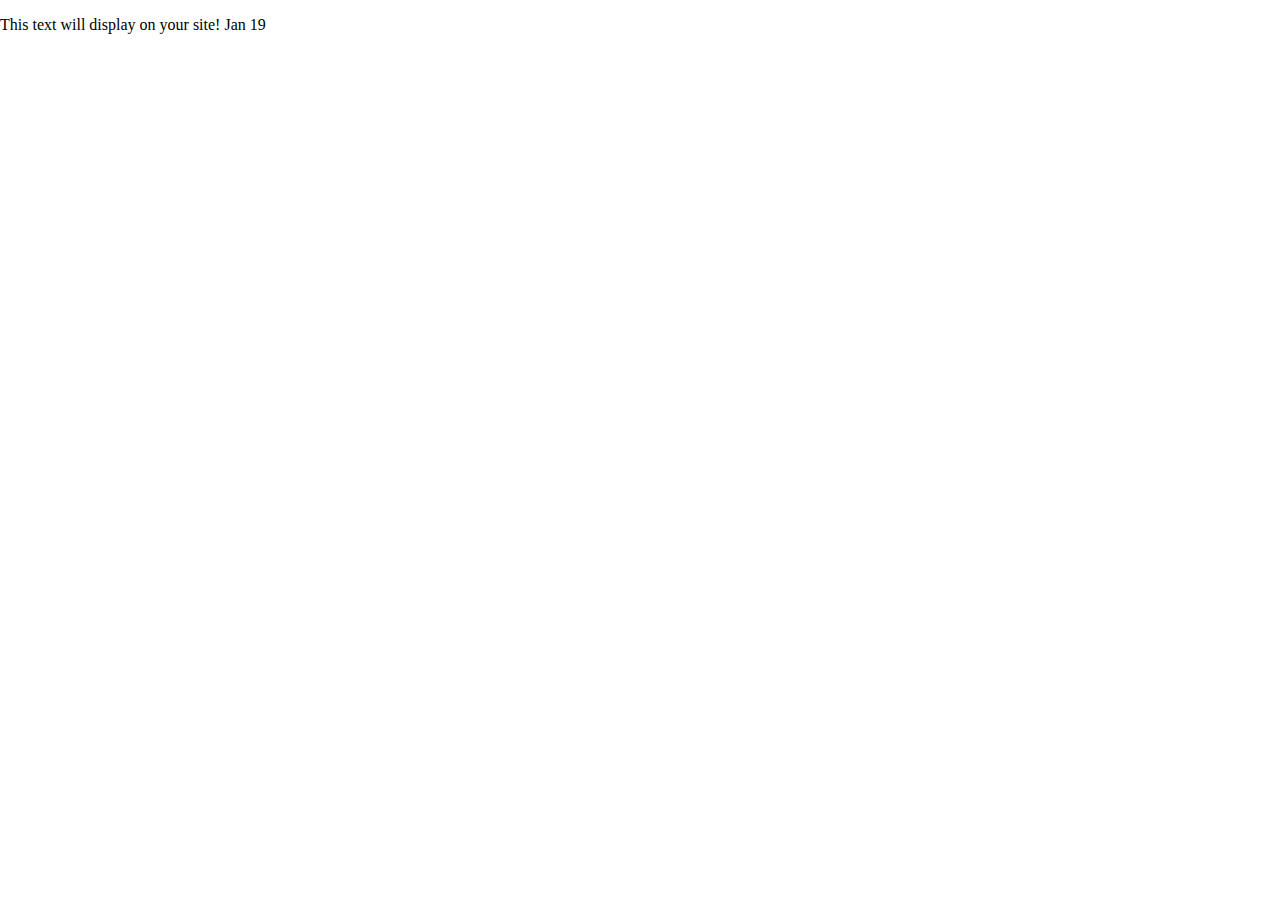
==== index.html @ 8a1e0e83 "Added starter site" ====
<!doctype html>
<html class="no-js" lang="en">

<head>
  <meta charset="utf-8">
  <title>Responsive Layouts</title>
  <meta name="description" content="This site will serve as the hub for many sub responsive layouts">
  <meta name="viewport" content="width=device-width, initial-scale=1">

  <meta property="og:title" content="">
  <meta property="og:type" content="">
  <meta property="og:url" content="">
  <meta property="og:image" content="">

  <link rel="manifest" href="site.webmanifest">
  <link rel="apple-touch-icon" href="icon.png">
  <!-- Place favicon.ico in the root directory -->

  <link rel="stylesheet" href="css/normalize.css">
  <link rel="stylesheet" href="css/main.css">

  <meta name="theme-color" content="#fafafa">
</head>

<body>
  <!-- Place your site's HTML here -->
  <p>This text will display on your site! Jan 19</p>
  <script src="js/main.js"></script>
</body>

</html>
---- css/main.css ----
/* Place CSS styles here */
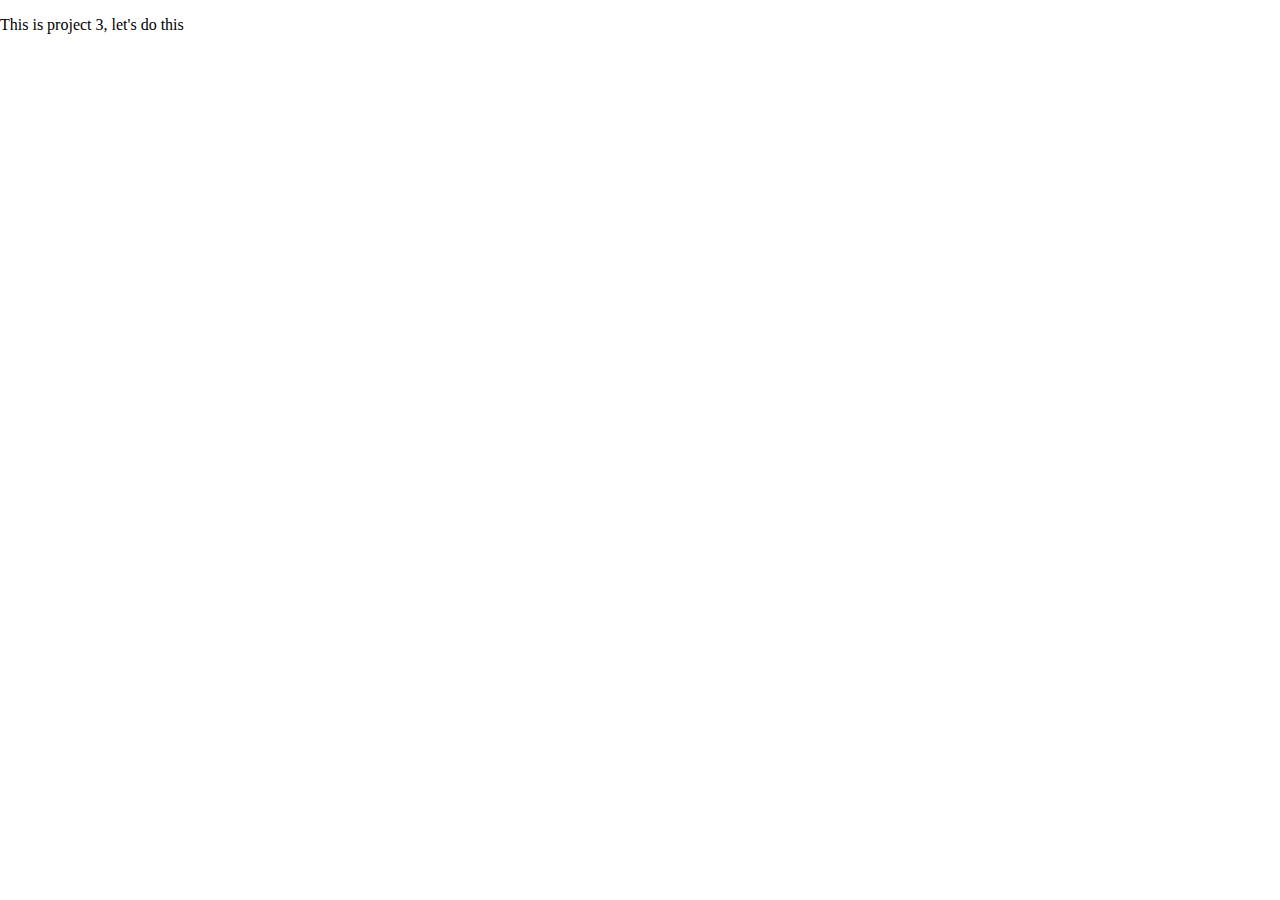
==== commit 810a5350: "added a p tag" ====
--- a/index.html
+++ b/index.html
@@ -24,7 +24,7 @@
 
 <body>
   <!-- Place your site's HTML here -->
-  <p>This text will display on your site! Jan 19</p>
+  <p>This is project 3, let's do this</p>
   <script src="js/main.js"></script>
 </body>
 
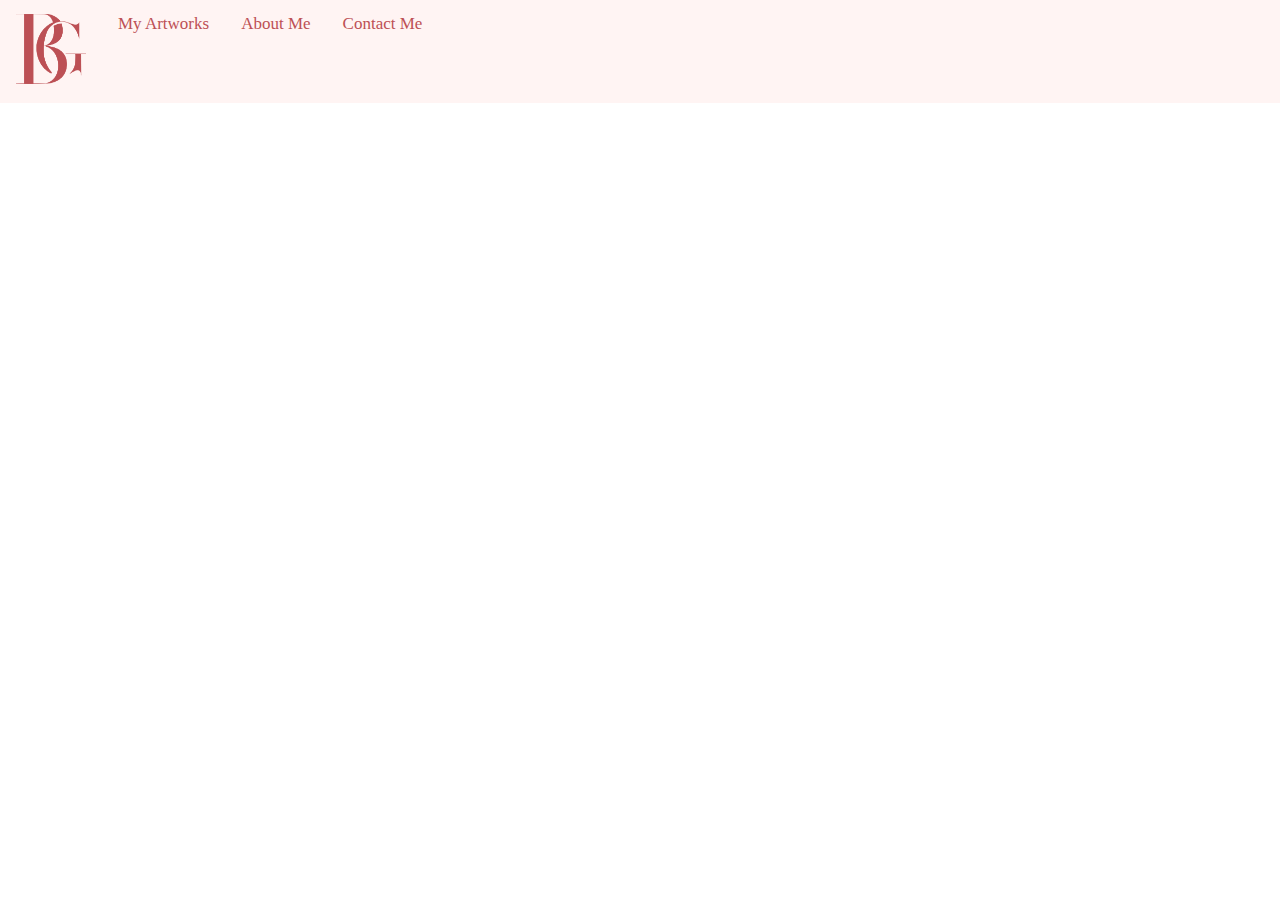
==== commit 2b7159df: "Still worked on editing the header and nav" ====
--- a/index.html
+++ b/index.html
@@ -3,7 +3,7 @@
 
 <head>
   <meta charset="utf-8">
-  <title>Responsive Layouts</title>
+  <title>Braley Garafola Portfolio</title>
   <meta name="description" content="This site will serve as the hub for many sub responsive layouts">
   <meta name="viewport" content="width=device-width, initial-scale=1">
 
@@ -18,13 +18,25 @@
 
   <link rel="stylesheet" href="css/normalize.css">
   <link rel="stylesheet" href="css/main.css">
+  <link rel="stylesheet" href="https://cdnjs.cloudflare.com/ajax/libs/font-awesome/4.7.0/css/font-awesome.min.css">
 
   <meta name="theme-color" content="#fafafa">
 </head>
 
 <body>
   <!-- Place your site's HTML here -->
-  <p>This is project 3, let's do this</p>
+  <header class="header">
+  <div class="topnav" id="myTopnav">
+    <a href="./index.html" class="active"> <img class="BG-logo"> <img src="img/Logo.png" alt="" width="70" height="70"></a>
+    <a href="./artworks.html">My Artworks</a>
+    <a href="./aboutme.html">About Me</a>
+    <a href="./contact.html">Contact Me</a>
+    <a href="javascript:void(0);" class="icon" onclick="myFunction()">
+      <i class="fa fa-bars"></i>
+    </a>
+  </div>
+</header>
+
   <script src="js/main.js"></script>
 </body>
 
--- a/css/main.css
+++ b/css/main.css
@@ -1 +1,68 @@
 /* Place CSS styles here */
+/* Add a black background color to the top navigation */
+.topnav {
+    background-color: #FFF4F3;
+    overflow: hidden;
+  }
+  
+  /* Style the links inside the navigation bar */
+  .topnav a {
+    float: left;
+    font-family: Verdana;
+    display: block;
+    color: #BD5055;
+    text-align: center;
+    padding: 14px 16px;
+    text-decoration: none;
+    font-size: 17px;
+  }
+  
+  /* Change the color of links on hover */
+  .topnav a:hover {
+    background-color: #fcbebe;
+    color: #7c3033;
+  }
+  
+  /* Add an active class to highlight the current page */
+  .topnav a.active {
+    background-color: #FFF4F3;
+    color: white;
+  }
+  
+  /* Hide the link that should open and close the topnav on small screens */
+  .topnav .icon {
+    display: none;
+  }
+
+  /* When the screen is less than 600 pixels wide, hide all links, except for the first one ("Home"). Show the link that contains should open and close the topnav (.icon) */
+@media screen and (max-width: 600px) {
+    .topnav a:not(:first-child) {display: none;}
+    .topnav a.icon {
+      float: right;
+      margin-top: 25px;
+      display: block;
+    }
+  }
+  
+  /* The "responsive" class is added to the topnav with JavaScript when the user clicks on the icon. This class makes the topnav look good on small screens (display the links vertically instead of horizontally) */
+  @media screen and (max-width: 600px) {
+    .topnav.responsive {position: relative;}
+    .topnav.responsive a.icon {
+      position: absolute;
+      right: 0;
+      top: 0;
+    }
+    .topnav.responsive a {
+      float: none;
+      display: block;
+      text-align: center;
+    }
+  }
+
+  .BG-logo{
+    display: flex;
+    width: 100%;
+    align-items: left;
+  }
+
+ 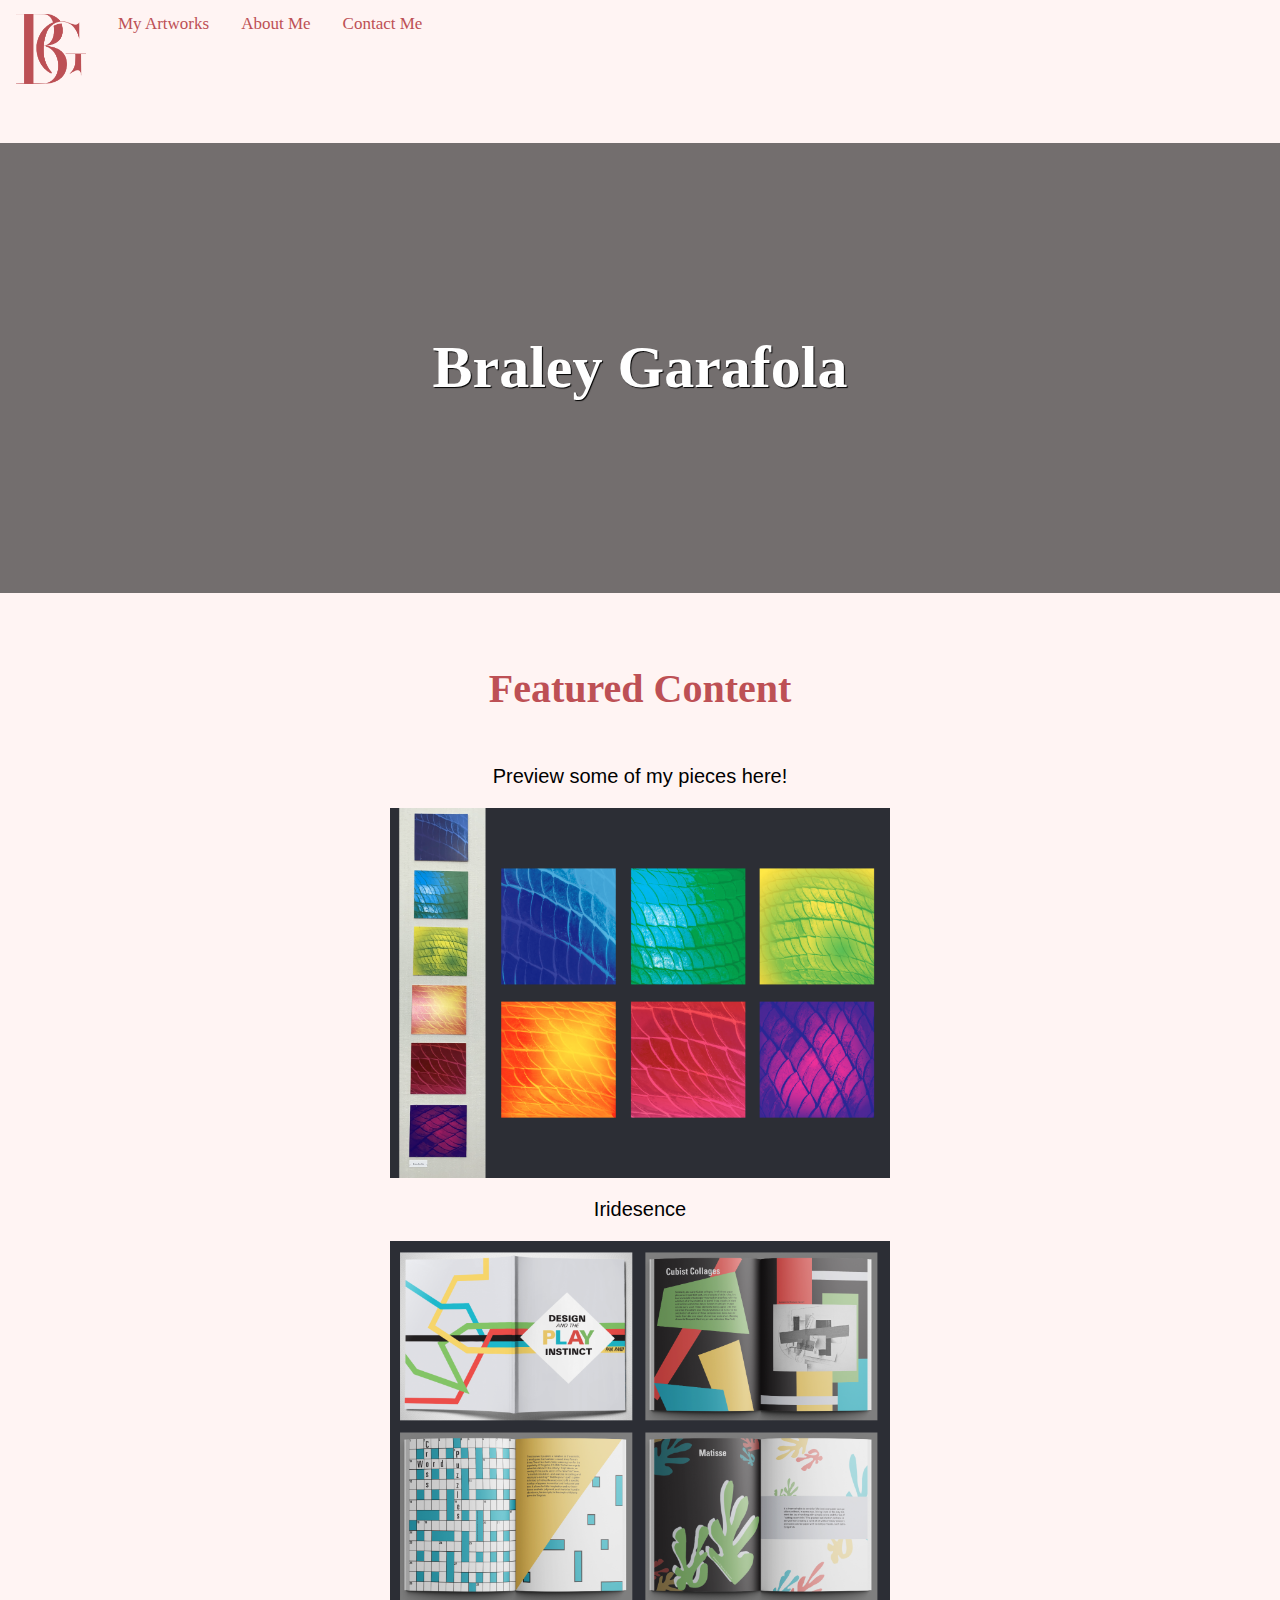
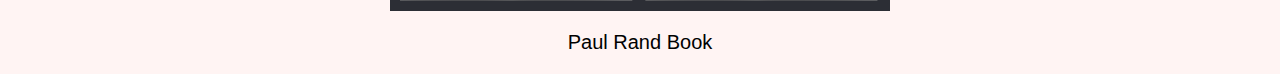
==== commit 50729253: "added some feature content and added the contact page" ====
--- a/index.html
+++ b/index.html
@@ -23,10 +23,10 @@
   <meta name="theme-color" content="#fafafa">
 </head>
 
-<body>
+<body class="BG-Body">
   <!-- Place your site's HTML here -->
-  <header class="header">
-  <div class="topnav" id="myTopnav">
+  <header class="BG-header">
+  <div class="BG-Nav" id="BGtopnav">
     <a href="./index.html" class="active"> <img class="BG-logo"> <img src="img/Logo.png" alt="" width="70" height="70"></a>
     <a href="./artworks.html">My Artworks</a>
     <a href="./aboutme.html">About Me</a>
@@ -37,6 +37,20 @@
   </div>
 </header>
 
+<h1 class="BG-title"> Braley Garafola </h1>
+  <main class="BG-main">
+    <div class="BG-default-wrapper">
+      <h2> Featured Content</h2>
+      <p> Preview some of my pieces here! </p>
+      <img src="img/iridesence.jpg" alt="" width="500" height="370">
+      <p> Iridesence  </p>
+      <img src="img/PR Book.jpg" alt="" width="500" height="370">
+      <p> Paul Rand Book </p>
+    </div>
+  </main>
+
+
+
   <script src="js/main.js"></script>
 </body>
 
--- a/css/main.css
+++ b/css/main.css
@@ -1,12 +1,15 @@
 /* Place CSS styles here */
 /* Add a black background color to the top navigation */
-.topnav {
+.BG-Body{
+  background-color: #FFF4F3;
+}
+.BG-Nav {
     background-color: #FFF4F3;
     overflow: hidden;
   }
   
   /* Style the links inside the navigation bar */
-  .topnav a {
+  .BG-Nav a {
     float: left;
     font-family: Verdana;
     display: block;
@@ -18,26 +21,26 @@
   }
   
   /* Change the color of links on hover */
-  .topnav a:hover {
+  .BG-Nav a:hover {
     background-color: #fcbebe;
     color: #7c3033;
   }
   
   /* Add an active class to highlight the current page */
-  .topnav a.active {
+  .BG-Nav a.active {
     background-color: #FFF4F3;
-    color: white;
+    color: rgb(141, 62, 62);
   }
   
   /* Hide the link that should open and close the topnav on small screens */
-  .topnav .icon {
+  .BG-Nav .icon {
     display: none;
   }
 
   /* When the screen is less than 600 pixels wide, hide all links, except for the first one ("Home"). Show the link that contains should open and close the topnav (.icon) */
 @media screen and (max-width: 600px) {
-    .topnav a:not(:first-child) {display: none;}
-    .topnav a.icon {
+    .BG-Nav a:not(:first-child) {display: none;}
+    .BG-Nav a.icon {
       float: right;
       margin-top: 25px;
       display: block;
@@ -46,13 +49,13 @@
   
   /* The "responsive" class is added to the topnav with JavaScript when the user clicks on the icon. This class makes the topnav look good on small screens (display the links vertically instead of horizontally) */
   @media screen and (max-width: 600px) {
-    .topnav.responsive {position: relative;}
-    .topnav.responsive a.icon {
+    .BG-Nav.responsive {position: relative;}
+    .BG-Nav.responsive a.icon {
       position: absolute;
       right: 0;
       top: 0;
     }
-    .topnav.responsive a {
+    .BG-Nav.responsive a {
       float: none;
       display: block;
       text-align: center;
@@ -65,4 +68,58 @@
     align-items: left;
   }
 
- +  .BG-title {
+    background: 
+    linear-gradient(
+      rgba(0, 0, 0, 0.55), 
+      rgba(0, 0, 0, 0.55)
+    ),
+    /* bottom, image */
+    url(../img/2552\ The\ Who.png);
+  
+  display: flex;
+  align-items: center;
+  justify-content: center;
+  color: white;
+  text-shadow: 1px 1px 1px #000;
+  min-height: 50vh;
+  background-repeat: no-repeat;
+  background-size: cover;
+  background-position: center center;
+}
+  
+@media (max-width: 480px) {
+  .BG-main {
+    padding-left: 20px;
+    padding-right: 20px;
+  }
+}
+
+  
+  h1 {
+    font-family: Verdana;
+    color: white;
+    font-size: 60px;
+    text-shadow: 1px 1px 2px #000;
+  }
+
+  .BG-default-wrapper {
+    max-width: 800px;
+    margin-left: auto;
+    margin-right: auto;
+    display: flex;
+    align-items: center;
+    flex-direction: column;
+  }
+
+  h2{
+    font-family: Verdana;
+    font-size: 40px;
+    color: #BD5055;
+  }
+
+  p{
+    font-size: 20px;
+    font-family: Arial;
+  }
+  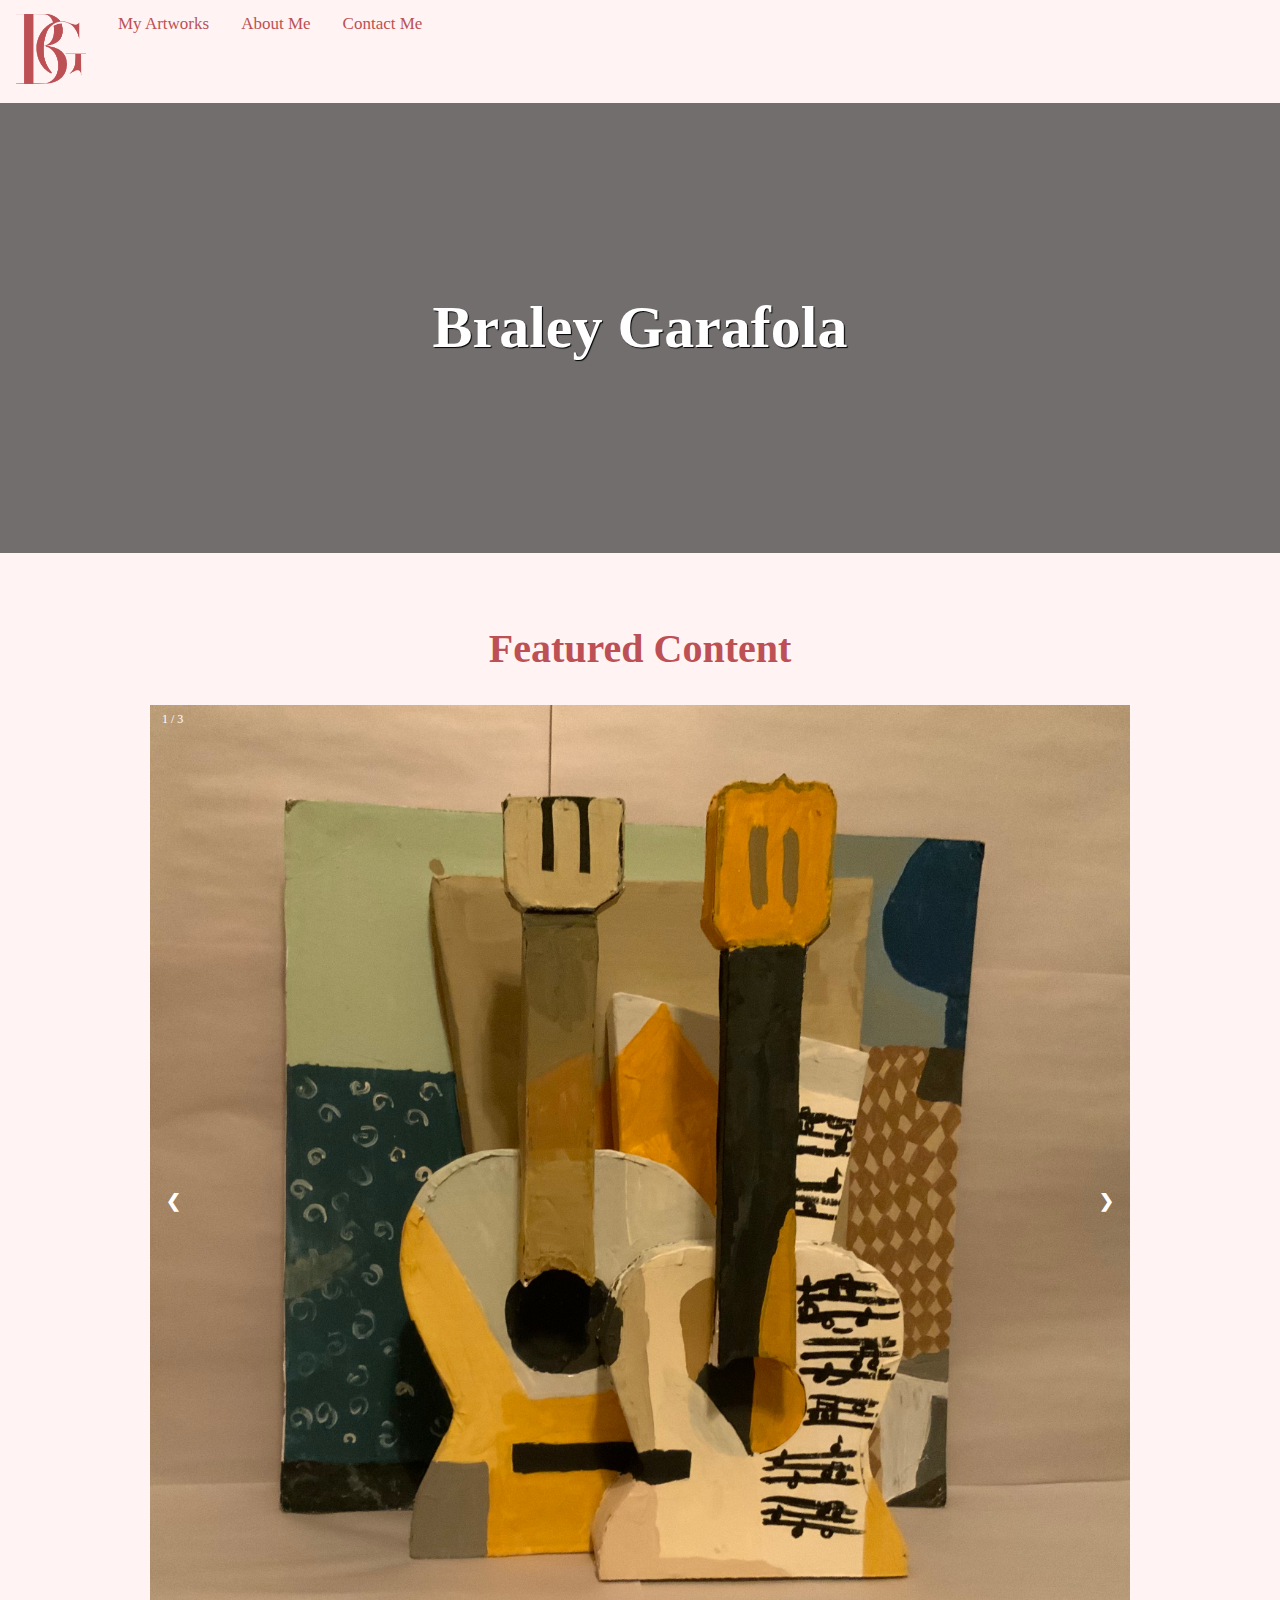
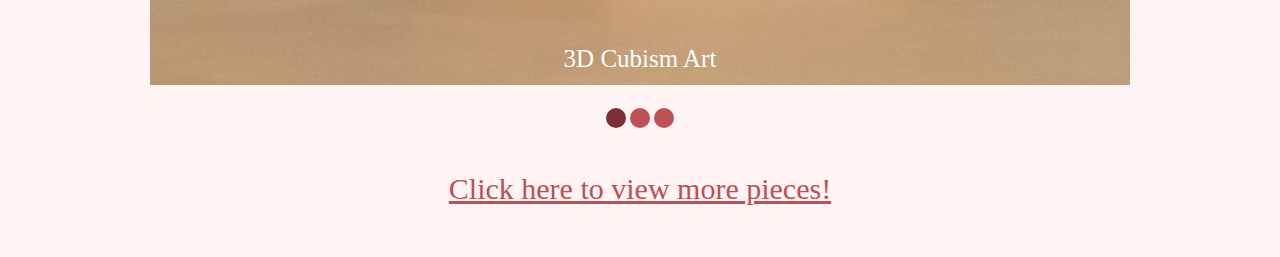
==== commit 3d3516f9: "Worked on Home page and contact page" ====
--- a/index.html
+++ b/index.html
@@ -41,15 +41,49 @@
   <main class="BG-main">
     <div class="BG-default-wrapper">
       <h2> Featured Content</h2>
-      <p> Preview some of my pieces here! </p>
-      <img src="img/iridesence.jpg" alt="" width="500" height="370">
-      <p> Iridesence  </p>
-      <img src="img/PR Book.jpg" alt="" width="500" height="370">
-      <p> Paul Rand Book </p>
     </div>
   </main>
 
+  <div class="slideshow-container">
 
+    <!-- Full-width images with number and caption text -->
+    <div class="mySlides fade">
+      <div class="numbertext">1 / 3</div>
+      <img src="img/Guitars.jpeg" style="width:100%">
+      <div class="text">3D Cubism Art</div>
+    </div>
+  
+    <div class="mySlides fade">
+      <div class="numbertext">2 / 3</div>
+      <img src="img/iridesence.jpg" style="width:100%">
+      <div class="text">Iridesence</div>
+    </div>
+  
+    <div class="mySlides fade">
+      <div class="numbertext">3 / 3</div>
+      <img src="img/PR Book.jpg" style="width:100%">
+      <div class="text">Paul Rand Book Iteration</div>
+    </div>
+  
+    <!-- Next and previous buttons -->
+    <a class="prev" onclick="plusSlides(-1)">&#10094;</a>
+    <a class="next" onclick="plusSlides(1)">&#10095;</a>
+  </div>
+  <br>
+  
+  <!-- The dots/circles -->
+  <div style="text-align:center">
+    <span class="dot" onclick="currentSlide(1)"></span>
+    <span class="dot" onclick="currentSlide(2)"></span>
+    <span class="dot" onclick="currentSlide(3)"></span>
+  </div>
+
+</div>
+
+<footer class="BG-footer-home"></footer>
+ <div class="BG-footer-wrapper">
+  <a href="./artworks.html" class="artworks-link">Click here to view more pieces!</a>
+  </div>
 
   <script src="js/main.js"></script>
 </body>
--- a/css/main.css
+++ b/css/main.css
@@ -6,6 +6,7 @@
 .BG-Nav {
     background-color: #FFF4F3;
     overflow: hidden;
+    margin-bottom: -40px;
   }
   
   /* Style the links inside the navigation bar */
@@ -103,6 +104,24 @@
     text-shadow: 1px 1px 2px #000;
   }
 
+  @media (max-width: 600px) {
+  h1 {
+    display: flex;
+    justify-content: center;
+    align-items: center;
+    font-size: 40px;
+    }
+  }
+
+  @media (max-width: 480px) {
+    h1 {
+      display: flex;
+      justify-content: center;
+      align-items: center;
+      font-size: 40px;
+      }
+    }
+
   .BG-default-wrapper {
     max-width: 800px;
     margin-left: auto;
@@ -119,7 +138,197 @@
   }
 
   p{
+    display: flex;
     font-size: 20px;
     font-family: Arial;
-  }
-  +    justify-content: center;
+    align-items: center;
+  }
+
+  @media (max-width: 600px) {
+  p{
+    display: flex;
+    font-size: 15px;
+    font-family: Arial;
+    justify-content: center;
+    align-items: center;
+  }
+}
+
+@media (max-width: 480px) {
+  p{
+    display: flex;
+    font-size: 15px;
+    font-family: Arial;
+    justify-content: center;
+    align-items: center;
+  }
+}
+  .BG-featured-item-title{
+    display: flex;
+    justify-content: center;
+    color: #BD5055;
+  }
+
+  input, textarea {
+    display: flex;
+    border: 1px solid #7c3033;
+    padding: 10px;
+    border-radius: 8px;
+    margin-bottom: 12px;
+    width: 50%;
+  }
+
+button, input {
+    overflow: visible;
+}
+
+button, input, optgroup, select, textarea {
+  font-family: Verdana;
+  font-size: 10px;
+  line-height: 1.15;
+  margin: 0;
+  justify-content: center;
+  color: #7c3033;
+}
+  input[type="text" i] {
+    padding-block: 1px;
+    padding-inline: 2px;}
+
+input, textarea{
+    box-sizing: border-box;
+    background-color: #f8c5c5;
+    font-size: 20px;
+    margin-left: auto;
+    margin-right: auto;
+    max-width: 248px
+}
+
+.form-input{
+  display: flex;
+  text-align: center;
+  justify-content: center;
+  font-family: Verdana;
+  color: #7c3033;
+ }
+ .BG-footer-wrapper{
+  display: flex;
+  justify-content: center;
+  margin-bottom: 20px;
+ }
+
+ .fa {
+  padding: 20px;
+  height: 80px;
+  width: 80px;
+  text-align: center;
+  text-decoration: none;
+  border-radius: 50%;
+}
+
+.fa:hover {
+  opacity: 0.7;
+}
+
+.fa-instagram {
+  background: #7c3033;
+  color: white;
+}
+
+* {box-sizing:border-box}
+
+/* Slideshow container */
+.slideshow-container {
+  max-width: 980px;
+  position: relative;
+  margin: auto;
+}
+
+/* Hide the images by default */
+.mySlides {
+  display: none;
+}
+
+/* Next & previous buttons */
+.prev, .next {
+  cursor: pointer;
+  position: absolute;
+  top: 50%;
+  width: auto;
+  margin-top: -22px;
+  padding: 16px;
+  color: white;
+  font-weight: bold;
+  font-size: 18px;
+  transition: 0.6s ease;
+  border-radius: 0 3px 3px 0;
+  user-select: none;
+}
+
+/* Position the "next button" to the right */
+.next {
+  right: 0;
+  border-radius: 3px 0 0 3px;
+}
+
+/* On hover, add a black background color with a little bit see-through */
+.prev:hover, .next:hover {
+  background-color: rgba(0,0,0,0.8);
+}
+
+/* Caption text */
+.text {
+  font-family: verdana;
+  color:#ffffff;
+  font-size: 25px;
+  padding: 8px 12px;
+  position: absolute;
+  bottom: 8px;
+  width: 100%;
+  text-align: center;
+}
+
+/* Number text (1/3 etc) */
+.numbertext {
+  font-family: verdana;
+  color: #ffffff;
+  font-size: 12px;
+  padding: 8px 12px;
+  position: absolute;
+  top: 0;
+}
+
+/* The dots/bullets/indicators */
+.dot {
+  cursor: pointer;
+  height: 20px;
+  width: 20px;
+  background-color:#BD5055;
+  border-radius: 50%;
+  display: inline-block;
+  transition: background-color 0.6s ease;
+  margin-bottom: 20px;
+}
+
+.active, .dot:hover {
+  background-color: #7c3033;
+}
+
+/* Fading animation */
+.fade {
+  animation-name: fade;
+  animation-duration: 1.5s;
+}
+
+@keyframes fade {
+  from {opacity: .4}
+  to {opacity: 1}
+}
+
+.artworks-link{
+  margin-top: 20px;
+  font-size: 30px;
+  margin-bottom: 30px;
+  font-family: Verdana;
+  color: #BD5055;
+}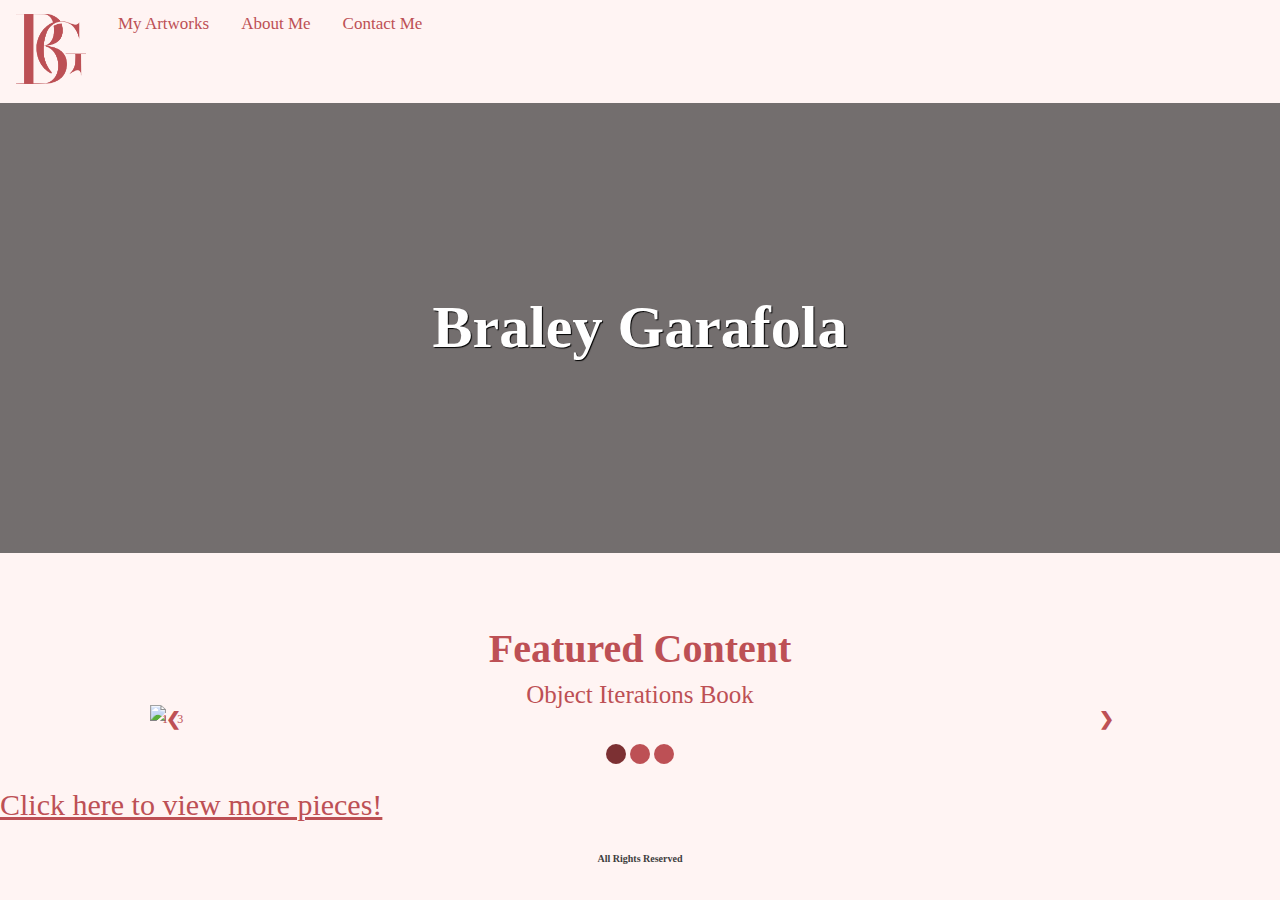
==== commit db418305: "Worked on home and contact page" ====
--- a/index.html
+++ b/index.html
@@ -49,20 +49,20 @@
     <!-- Full-width images with number and caption text -->
     <div class="mySlides fade">
       <div class="numbertext">1 / 3</div>
-      <img src="img/Guitars.jpeg" style="width:100%">
-      <div class="text">3D Cubism Art</div>
+      <img src="img/OI SPread 2.png" style="width:100%">
+      <div class="text">Object Iterations Book</div>
     </div>
   
     <div class="mySlides fade">
       <div class="numbertext">2 / 3</div>
-      <img src="img/iridesence.jpg" style="width:100%">
-      <div class="text">Iridesence</div>
+      <img src="img/PR Spread 3.png" style="width:100%">
+      <div class="text">Paul Rand Book</div>
     </div>
   
     <div class="mySlides fade">
       <div class="numbertext">3 / 3</div>
-      <img src="img/PR Book.jpg" style="width:100%">
-      <div class="text">Paul Rand Book Iteration</div>
+      <img src="img/GR Spread 1.png" style="width:100%">
+      <div class="text"> Graphic Response Book</div>
     </div>
   
     <!-- Next and previous buttons -->
@@ -78,12 +78,14 @@
     <span class="dot" onclick="currentSlide(3)"></span>
   </div>
 
-</div>
+  <div class="BG-arts-click-wrapper">
+    <a href="./artworks.html" class="artworks-link">Click here to view more pieces!</a>
+    </div>
+</div> 
 
-<footer class="BG-footer-home"></footer>
- <div class="BG-footer-wrapper">
-  <a href="./artworks.html" class="artworks-link">Click here to view more pieces!</a>
-  </div>
+  <footer class="BG-footer">
+    <h3> All Rights Reserved </h3>
+    </footer>
 
   <script src="js/main.js"></script>
 </body>
--- a/css/main.css
+++ b/css/main.css
@@ -43,7 +43,7 @@
     .BG-Nav a:not(:first-child) {display: none;}
     .BG-Nav a.icon {
       float: right;
-      margin-top: 25px;
+      margin-top: 6px;
       display: block;
     }
   }
@@ -110,6 +110,7 @@
     justify-content: center;
     align-items: center;
     font-size: 40px;
+    margin-top: 80px;
     }
   }
 
@@ -137,37 +138,68 @@
     color: #BD5055;
   }
 
+  h3{
+    display: flex;
+    color: #3e3e3e;
+    font-family: Verdana;
+    font-size: 10px;
+    justify-content: center;
+    align-items: center;
+    margin-top: 30px;
+    margin-bottom: 30px;
+  }
+
   p{
     display: flex;
     font-size: 20px;
     font-family: Arial;
-    justify-content: center;
-    align-items: center;
+    text-align: center;
   }
 
   @media (max-width: 600px) {
   p{
     display: flex;
-    font-size: 15px;
+    font-size: 20px;
     font-family: Arial;
-    justify-content: center;
-    align-items: center;
+    text-align: center;
   }
 }
 
 @media (max-width: 480px) {
   p{
     display: flex;
-    font-size: 15px;
+    font-size: 20px;
     font-family: Arial;
-    justify-content: center;
-    align-items: center;
-  }
+    text-align: center;
+  }
+}
+
+.BG-featured-item-wrapper{
+  max-width: 900px;
+  margin-left: auto;
+  margin-right: auto;
+  margin-bottom: 20px;
+  display: flex;
+  align-items: center;
+  justify-content: center;
+}
+
+@media (max-width: 600px) {
+.BG-featured-item-wrapper{
+  max-width: 300px;
+  margin-left: auto;
+  margin-right: auto;
+  margin-bottom: 20px;
+  display: flex;
+  align-items: center;
+  justify-content: center;
+ }
 }
   .BG-featured-item-title{
     display: flex;
     justify-content: center;
     color: #BD5055;
+    text-align: center;
   }
 
   input, textarea {
@@ -211,7 +243,7 @@
   font-family: Verdana;
   color: #7c3033;
  }
- .BG-footer-wrapper{
+ .BG-insta-wrapper{
   display: flex;
   justify-content: center;
   margin-bottom: 20px;
@@ -257,7 +289,7 @@
   width: auto;
   margin-top: -22px;
   padding: 16px;
-  color: white;
+  color:#BD5055;
   font-weight: bold;
   font-size: 18px;
   transition: 0.6s ease;
@@ -279,7 +311,7 @@
 /* Caption text */
 .text {
   font-family: verdana;
-  color:#ffffff;
+  color:#BD5055;
   font-size: 25px;
   padding: 8px 12px;
   position: absolute;
@@ -291,7 +323,7 @@
 /* Number text (1/3 etc) */
 .numbertext {
   font-family: verdana;
-  color: #ffffff;
+  color:#BD5055;
   font-size: 12px;
   padding: 8px 12px;
   position: absolute;
@@ -331,4 +363,12 @@
   margin-bottom: 30px;
   font-family: Verdana;
   color: #BD5055;
+}
+
+.gif-image{
+  max-width: 800px;
+  margin-left: auto;
+  margin-right: auto;
+  display: flex;
+  justify-content: center;
 }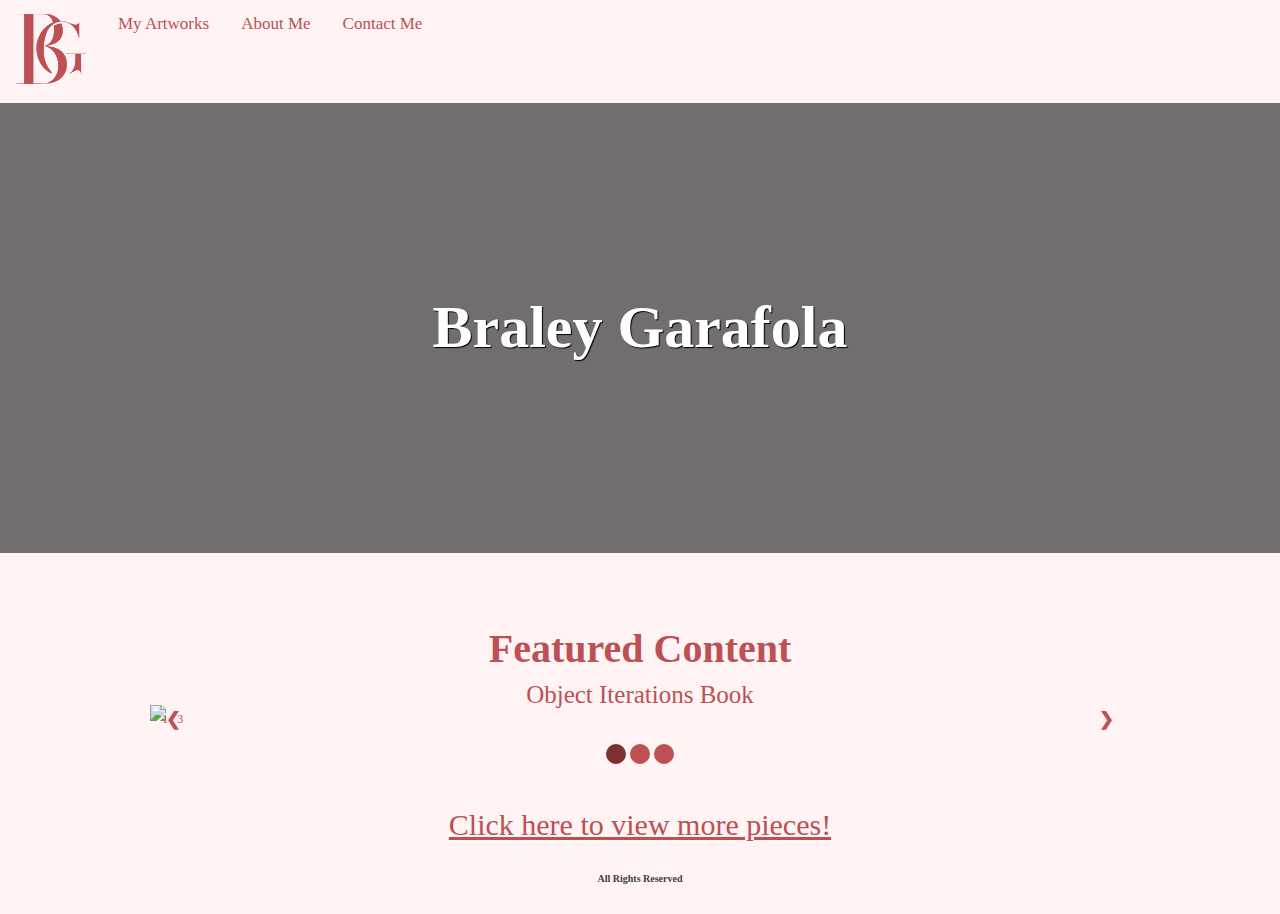
==== commit fd2373ac: "Finished everything! Hoping it all works out :,)" ====
--- a/index.html
+++ b/index.html
@@ -61,8 +61,8 @@
   
     <div class="mySlides fade">
       <div class="numbertext">3 / 3</div>
-      <img src="img/GR Spread 1.png" style="width:100%">
-      <div class="text"> Graphic Response Book</div>
+      <img src="img/Guitars.jpeg" style="width:100%">
+      <div class="text"> 3D Cubism</div>
     </div>
   
     <!-- Next and previous buttons -->
--- a/css/main.css
+++ b/css/main.css
@@ -138,6 +138,22 @@
     color: #BD5055;
   }
 
+  @media (max-width: 600px) {
+    h2{
+      font-family: Verdana;
+      font-size: 30px;
+      color: #BD5055;
+    }
+  }
+
+  @media (max-width: 480px) {
+  h2{
+    font-family: Verdana;
+    font-size: 20px;
+    color: #BD5055;
+  }
+}
+
   h3{
     display: flex;
     color: #3e3e3e;
@@ -200,6 +216,7 @@
     justify-content: center;
     color: #BD5055;
     text-align: center;
+    margin-top: 50px;
   }
 
   input, textarea {
@@ -357,7 +374,32 @@
   to {opacity: 1}
 }
 
+.contact-link{
+  display: flex;
+  justify-content: center;
+  margin-top: 20px;
+  font-size: 20px;
+  margin-bottom: 30px;
+  font-family: Verdana;
+  color: #BD5055;
+}
+
+@media (max-width: 600px) {
+  .contact-link{
+    font-size: 15px;
+   }
+  } 
+  
+  @media (max-width: 480px) {
+    .contact-link{
+      font-size: 15px;
+     }
+    }  
+
+
 .artworks-link{
+  display: flex;
+  justify-content: center;
   margin-top: 20px;
   font-size: 30px;
   margin-bottom: 30px;
@@ -365,10 +407,364 @@
   color: #BD5055;
 }
 
+@media (max-width: 600px) {
+.artworks-link{
+  font-size: 20px;
+ }
+} 
+
+@media (max-width: 480px) {
+  .artworks-link{
+    font-size: 20px;
+   }
+  }  
+
 .gif-image{
   max-width: 800px;
   margin-left: auto;
   margin-right: auto;
   display: flex;
   justify-content: center;
-}+}
+
+.BG-grid-container {
+  display: grid;
+  grid-template-columns: 1fr 1fr 1fr;
+  grid-gap: 20px;
+}
+
+@media (max-width: 600px) {
+  .BG-grid-container {
+    display: grid;
+    grid-template-columns: 1fr;
+    grid-gap: 10px;
+    width: 100%;
+  }
+}
+
+@media (max-width: 480px) {
+  .BG-grid-container {
+    display: grid;
+    grid-template-columns: 1fr;
+    grid-gap: 10px;
+    width: 100%;
+  }
+}
+
+.artwork-images{
+  width: 100%;
+}
+
+.myartwork-titles{
+  font-family: Verdana;
+  color: #BD5055;
+  font-size: 20px;
+}
+
+@media (max-width: 600px) {
+.myartwork-titles{
+  font-size: 15px;
+ }
+}
+
+@media (max-width: 480px) {
+  .myartwork-titles{
+    font-size: 15px;
+   }
+  }
+
+  .BG-grid-container-2 {
+    display: grid;
+    grid-template-columns: 1fr;
+    grid-gap: 18px;
+  }
+
+  .BG-grid-container-3 {
+    display: grid;
+    grid-template-columns: 1fr;
+    grid-gap: 18px;
+  }
+  
+  .BG-featured-item{
+    max-width: 1200px;
+    margin-left: auto;
+    margin-right: auto;
+    display: flex;
+    align-items: center;
+    gap: 30px;
+}
+
+@media (max-width: 600px){
+  .BG-featured-item {
+      flex-direction: column;
+      gap: 10px;
+      margin-left: auto;
+      margin-right: auto;
+      display: flex;
+    }
+  }
+
+  @media (max-width: 480px){
+    .BG-featured-item {
+        flex-direction: column;
+        gap: 10px;
+        margin-left: auto;
+        margin-right: auto;
+        display: flex;
+      }
+    }
+
+.BG-featured-item-description{
+  text-align: center;
+  line-height: 1.3;
+ }
+
+ @media (max-width: 600px){
+  .BG-featured-item-description{
+   font-size: 15px;
+   margin-left: 20px;
+    margin-right: 20px;
+  }
+ }
+
+ @media (max-width: 480px){
+  .BG-featured-item-description{
+   font-size: 15px;
+   margin-left: 20px;
+   margin-right: 20px;
+   }
+  }
+
+ .artworks-link-2{
+   display: flex;
+   justify-content: center;
+   margin-top: 20px;
+   font-size: 15px;
+   margin-bottom: 30px;
+   font-family: Verdana;
+   color: #BD5055;
+}
+
+@media (max-width: 600px) {
+  .artworks-link-2{
+    margin-top: 100px;
+   }
+}  
+
+@media (max-width: 480px) {
+  .artworks-link-2{
+    margin-top: 100px;
+   }
+}  
+
+.cereal-image {
+  width: 30%;
+  margin-top: 40px;
+  margin-left: auto;
+  margin-right: auto;
+  display: flex;
+}
+ 
+@media (max-width: 600px){
+  .cereal-image {
+     width: 70%;
+    }
+  }
+
+@media (max-width: 480px){
+  .cereal-image {
+     width: 70%;
+   }
+ }
+
+.GR-poster-image {
+   width: 100%;
+   margin-top: 60px;
+  margin-left: auto;
+   margin-right: auto;
+   display: flex;
+}
+
+@media (max-width: 600px){
+  .GR-poster-image {
+   width: 100%;
+   margin-top: 40px;
+   margin-left: auto;
+   margin-right: auto;
+   display: flex;
+  }
+}
+      
+@media (max-width: 480px){
+  .GR-poster-image {
+   width: 95%;
+   margin-top: 40px;
+   margin-left: auto;
+   margin-right: auto;
+   display: flex;
+  }
+}
+  
+  
+.OI-spread-image {
+  width: 50%;
+  margin-top: 40px;
+  margin-left: auto;
+  margin-bottom: -100px;
+  margin-right: auto;
+  display: flex;
+ }
+            
+ @media (max-width: 600px){
+   .OI-spread-image {
+    width: 100%;
+   }
+ }
+         
+ @media (max-width: 480px){
+   .OI-spread-image {
+    width: 95%;
+   }
+ }    
+
+.PR-spread-image {
+ width: 50%;
+ margin-top: 40px;
+ margin-left: auto;
+ margin-bottom: -100px;
+ margin-right: auto;
+ display: flex;
+}
+           
+@media (max-width: 600px){
+  .PR-spread-image {
+   width: 100%;
+  }
+}
+        
+@media (max-width: 480px){
+  .PR-spread-image {
+   width: 95%;
+  }
+}    
+
+.self-image {
+  width: 30%;
+  margin-top: 40px;
+  margin-left: auto;
+  margin-right: auto;
+  display: flex;
+ }
+            
+@media (max-width: 600px){
+  .self-image {
+    width: 90%;
+
+   }
+ }
+         
+@media (max-width: 480px){
+  .self-image {
+    width: 90%;
+   }
+ } 
+ 
+ .movie-image {
+  width: 50%;
+  margin-top: 40px;
+  margin-left: auto;
+  margin-right: auto;
+  display: flex;
+ }
+            
+ @media (max-width: 600px){
+   .movie-image {
+    width: 90%;
+   }
+ }
+         
+ @media (max-width: 480px){
+   .movie-image {
+    width: 90%;
+   }
+ }  
+
+.woman-image {
+  width: 50%;
+  margin-top: 40px;
+  margin-left: auto;
+  margin-right: auto;
+  display: flex;
+ }
+            
+@media (max-width: 600px){
+   .woman-image {
+    width: 90%;
+   }
+ }
+         
+@media (max-width: 480px){
+   .woman-image {
+    width: 90%;
+   }
+ }  
+
+ .skeleton-image {
+  width: 50%;
+  margin-top: 40px;
+  margin-left: auto;
+  margin-right: auto;
+  display: flex;
+ }
+            
+ @media (max-width: 600px){
+   .skeleton-image {
+    width: 90%;
+   }
+ }
+         
+ @media (max-width: 480px){
+   .skeleton-image {
+    width: 90%;
+   }
+ }  
+
+ .cube-image {
+  width: 60%;
+  margin-top: 40px;
+  margin-left: auto;
+  margin-right: auto;
+  display: flex;
+ }
+            
+ @media (max-width: 600px){
+   .cube-image {
+    width: 90%;
+   }
+ }
+         
+ @media (max-width: 480px){
+   .cube-image {
+    width: 90%;
+   }
+ }  
+
+ .about-me-image {
+  width: 30%;
+  margin-top: 40px;
+  margin-left: auto;
+  margin-right: auto;
+  display: flex;
+ }
+            
+ @media (max-width: 600px){
+   .about-me-image {
+    width: 80%;
+   }
+ }
+         
+ @media (max-width: 480px){
+   .about-me-image {
+    width: 80%;
+   }
+ }  
